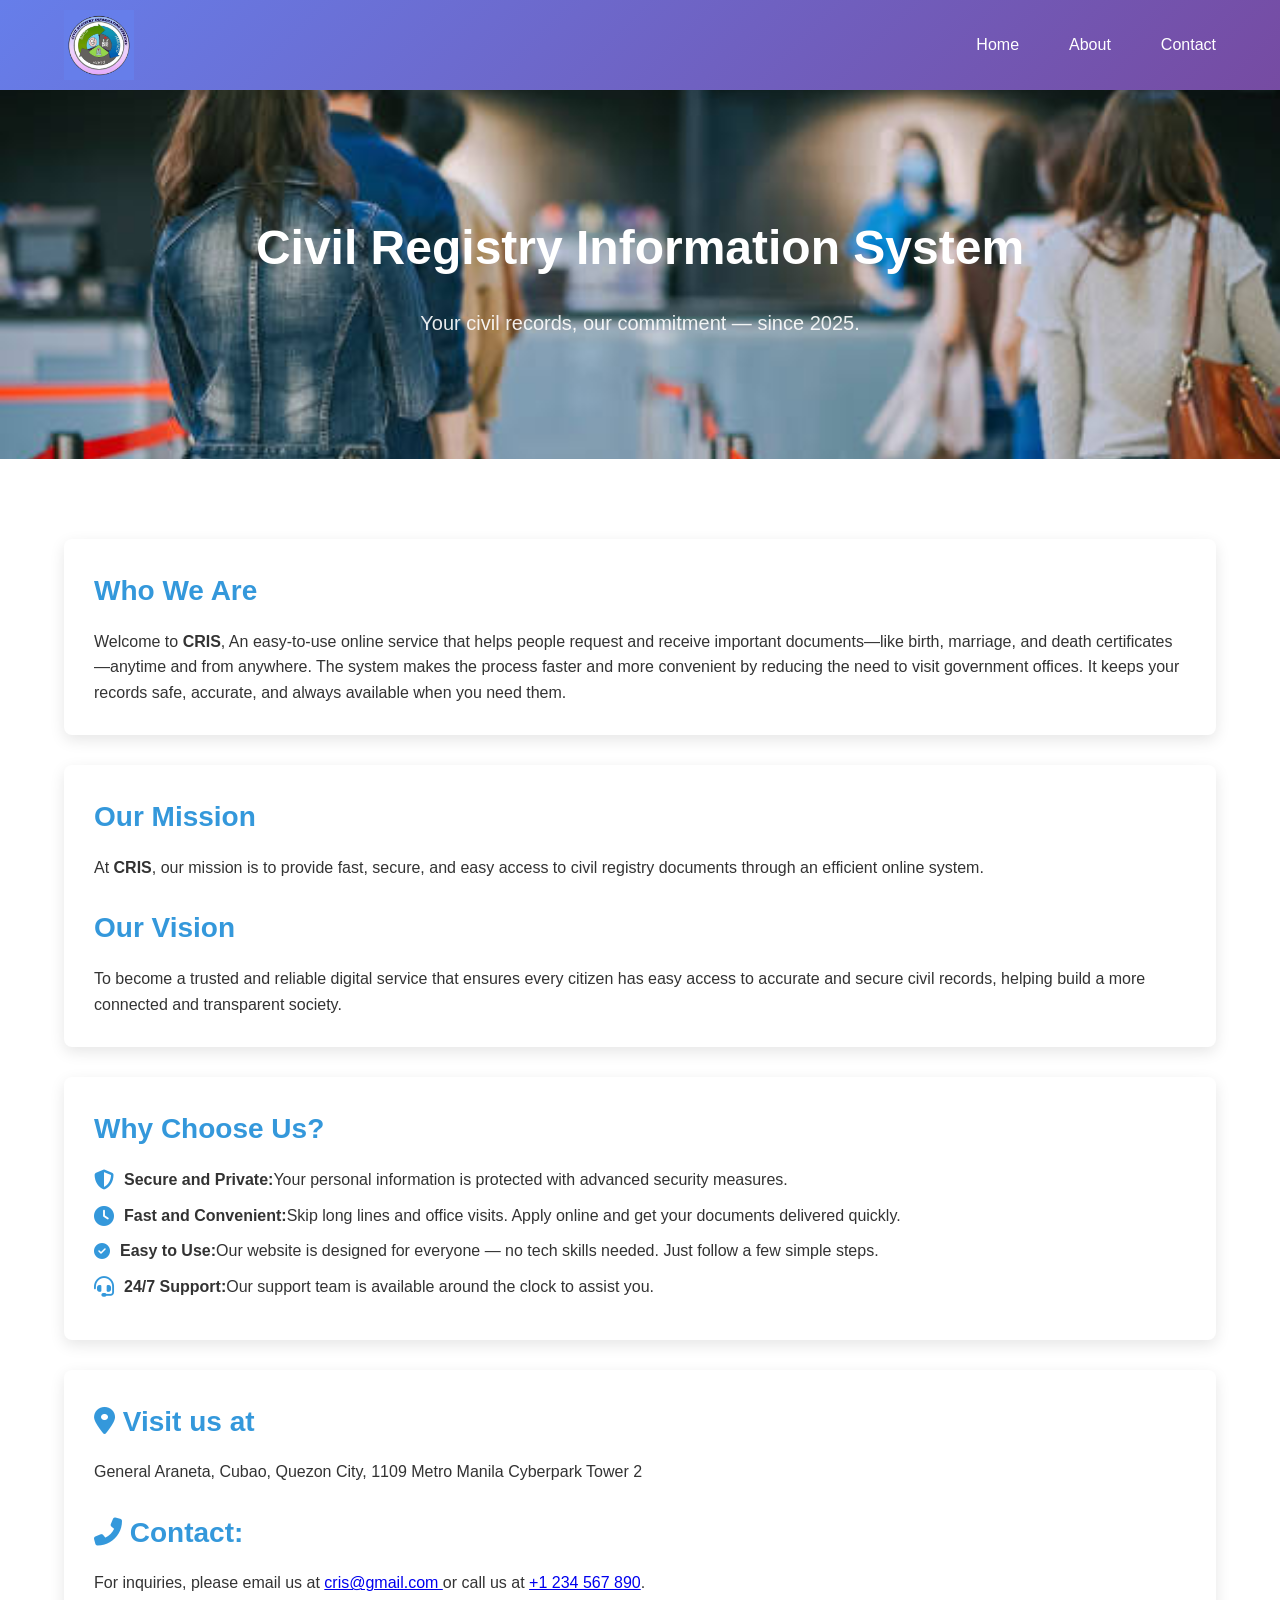
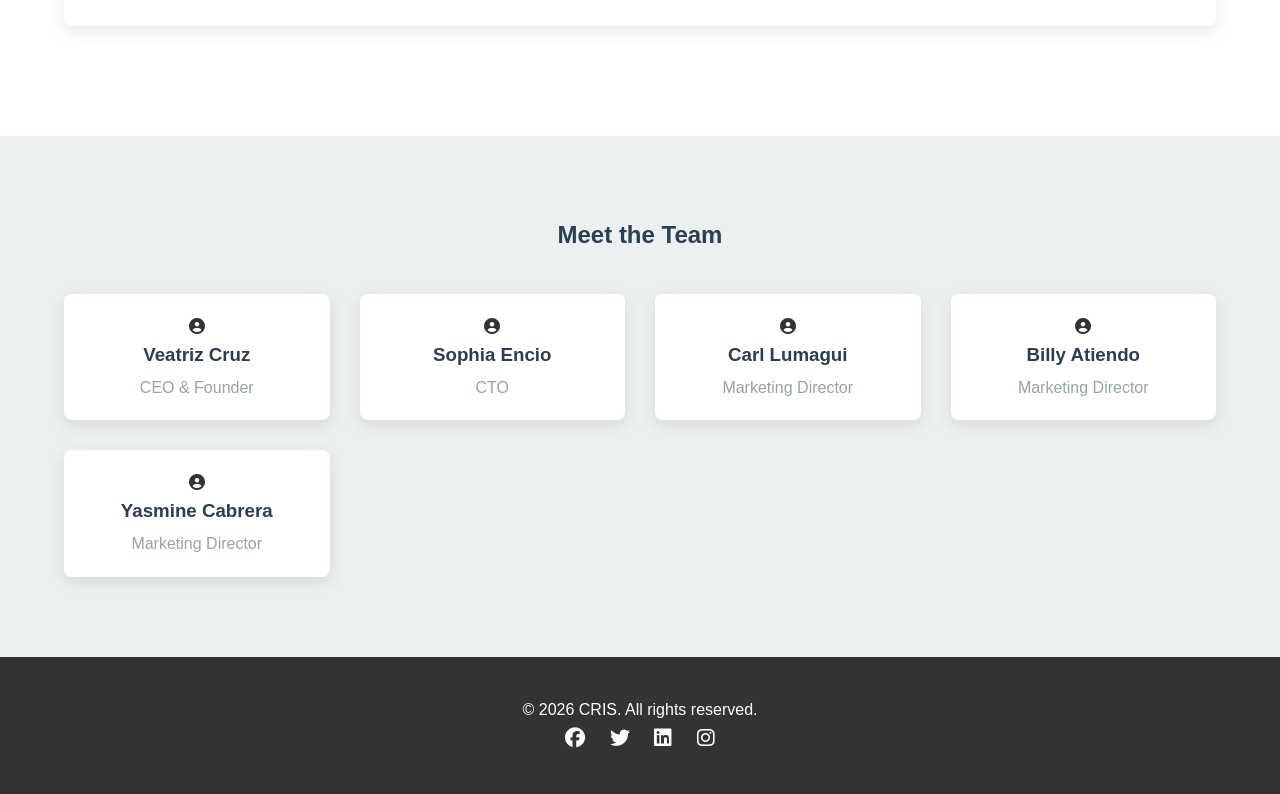
==== AboutUs/AboutUs.html @ 88be1dd8 "new" ====
<!DOCTYPE html>
<html lang="en">
<head>
    <meta charset="UTF-8">
    <link rel="stylesheet" href="https://cdnjs.cloudflare.com/ajax/libs/font-awesome/6.4.0/css/all.min.css">
    <link rel="stylesheet" href="AboutUs.css">
    <title>About Us</title>
</head>
<body>
    
    <nav class="navbar">
        <div class="container">
            <img src="../resources/Logo.png" alt="CRIS Logo" class="logo-img">
            <ul class="nav-links">
                <li><a href="#" onclick="Home()">Home</a></li>
                <li><a href="#About">About</a></li>
                <li><a href="#visit">Contact</a></li>
            </ul>
        </div>
    </nav>

    <header class="hero">
        <div class="container">
            <h1>Civil Registry Information System</h1>
            <p>Your civil records, our commitment — since 2025.</p>
        </div>
    </header>

    <!-- About Content -->
    <section class="about-section" >
        <div class="container" id="About">
            <div class="about-card">
                <h2>Who We Are</h2>
                <p>Welcome to <strong>CRIS</strong>,
                An easy-to-use online service that helps people request and receive important documents—like birth, marriage, and death certificates—anytime and from anywhere. 
                The system makes the process faster and more convenient by reducing the need to visit government offices. 
                It keeps your records safe, accurate, and always available when you need them.
                </p>
            </div>

            <!-- Mission -->
            <div class="about-card mission">
                <h2>Our Mission</h2>
                <p>At <strong>CRIS</strong>, 
                our mission is to provide fast, secure, and easy access to civil registry 
                documents through an efficient online system.</p>
                
                <br>
                <h2> Our Vision </h2>
                <p>To become a trusted and reliable digital service that ensures every citizen 
                has easy access to accurate and secure civil records, helping build a more connected and transparent society.
                </p>
            </div>

            <!-- Why Choose Us -->
            <div class="about-card">
                <h2>Why Choose Us?</h2>
                <ul class="features">
                    <li><i class="fas fa-shield-alt fa-lg"></i> <strong>Secure and Private: </strong> Your personal information is protected with advanced security measures.</li>
                    <li><i class="fas fa-clock fa-lg"></i> <strong>Fast and Convenient: </strong> Skip long lines and office visits. Apply online and get your documents delivered quickly. </li>
                    <li><i class="fas fa-check-circle"></i> <strong>Easy to Use:</strong> Our website is designed for everyone — no tech skills needed. Just follow a few simple steps. </li>
                    <li><i class="fas fa-headset fa-lg"></i> <strong>24/7 Support: </strong> Our support team is available around the clock to assist you. </li>
                </ul>
            </div>

            <!-- COntact Us -->
            <div class="about-card story" id="visit">
                <h2><i class="fas fa-map-marker-alt"></i> Visit us at</h2>
                <p>General Araneta, Cubao, Quezon City, 1109 Metro Manila Cyberpark Tower 2</p><br>
                <h2><i class="fas fa-phone-alt"></i> Contact:  </h2> 
                <p>For inquiries, please email us at <a href="mailto:"> cris@gmail.com  </a> or call us at <a href="tel:+1234567890">+1 234 567 890</a>.</p>
            </div>
        </div>
    </section>

    <!-- Team Section -->
    <section class="team-section">
        <div class="container">
            <h2>Meet the Team</h2>
            <div class="team-grid">
                <div class="team-member">
                    <i class="fas fa-user-circle team-icon"></i>
                    <h3>Veatriz Cruz</h3>
                    <p>CEO & Founder</p>
                </div>
                <div class="team-member">
                    <i class="fas fa-user-circle team-icon"></i>
                    <h3>Sophia Encio</h3>
                    <p>CTO</p>
                </div>
                <div class="team-member">
                    <i class="fas fa-user-circle team-icon"></i>
                    <h3>Carl Lumagui</h3>
                    <p>Marketing Director</p>
                </div>           
                <div class="team-member">
                    <i class="fas fa-user-circle team-icon"></i>
                    <h3>Billy Atiendo</h3>
                    <p>Marketing Director</p>
                </div>                
                <div class="team-member">
                    <i class="fas fa-user-circle team-icon"></i>
                    <h3>Yasmine Cabrera</h3>
                    <p>Marketing Director</p>
                </div>
            </div>
        </div>
    </section>

    <footer class="footer">
        <div class="container">
            <p>&copy; <span id="year"></span> CRIS. All rights reserved.</p>
            <div class="social-links">
                <a href="#"><i class="fab fa-facebook"></i></a>
                <a href="#"><i class="fab fa-twitter"></i></a>
                <a href="#"><i class="fab fa-linkedin"></i></a>
                <a href="#"><i class="fab fa-instagram"></i></a>
            </div>
        </div>
    </footer>

    <script src="AboutUs.js"></script>
</body>
</html>
---- AboutUs/AboutUs.css ----
:root {
    --primary-color: #3498db;
    --secondary-color: #2c3e50;
    --light-color: #ecf0f1;
    --dark-color: #333;
    --white: #fff;
    --gray: #95a5a6;
}

* {
    margin: 0;
    padding: 0;
    box-sizing: border-box;
    font-family: 'Arial', sans-serif;
}

body {
    line-height: 1.6;
    color: var(--dark-color);
}

.container {
    width: 90%;
    max-width: 1200px;
    margin: 0 auto;
    padding: 20px 0;
}

.navbar {
    background: linear-gradient(135deg, #667eea 0%, #764ba2 100%);
    color: var(--white);
    padding: 15px 0;
    position: sticky;
    height: 90px;
    display: flex;
    top: 0;
    overflow: hidden;
    z-index: 100;
}

.navbar .container {
    display: flex;
    justify-content: space-between;
    align-items: center;
}

.logo-img{
    height: 50px;
    transform: scale(1.4);
    transform-origin: left center;
    margin-right: 10px;
}

.nav-links {
    display: flex;
    list-style: none;
    gap: 30px;
}

.nav-links li a {
    color: var(--white);
    text-decoration: none;
    margin-left: 20px;
    transition: color 0.3s;
}

.nav-links li a:hover,
.nav-links li a.active {
    border: 2px solid #ecf0f1;
    border-radius: 12px;
    padding: 6px 12px;
    transition: border-color 0.3s ease;
}

.hero {
    background-image: url('../resources/queue.jpg');
    background-size: cover;
    background-position: center;
    color: var(--white);
    text-align: center;
    padding: 100px 0;
}

.hero h1 {
    font-size: 48px;
    margin-bottom: 20px;
}

.hero p {
    font-size: 20px;
    opacity: 0.9;
}

.about-section {
    padding: 60px 0;
}

.about-card {
    background: var(--white);
    border-radius: 8px;
    box-shadow: 0 5px 15px rgba(0, 0, 0, 0.1);
    padding: 30px;
    margin-bottom: 30px;
}

.about-card h2 {
    color: var(--primary-color);
    margin-bottom: 15px;
    font-size: 28px;
}

.features {
    list-style: none;
}

.features li {
    margin-bottom: 10px;
    display: flex;
    align-items: center;
}

.features i {
    color: var(--primary-color);
    margin-right: 10px;
}

.team-section {
    background: var(--light-color);
    padding: 60px 0;
    text-align: center;
}

.team-section h2 {
    margin-bottom: 40px;
    color: var(--secondary-color);
}

.team-grid {
    display: grid;
    grid-template-columns: repeat(auto-fit, minmax(250px, 1fr));
    gap: 30px;
}

.team-member {
    background: var(--white);
    padding: 20px;
    border-radius: 8px;
    box-shadow: 0 5px 15px rgba(0, 0, 0, 0.1);
}

.team-member img {
    border-radius: 50%;
    margin-bottom: 15px;
    width: 150px;
    height: 150px;
    object-fit: cover;
}

.team-member h3 {
    margin-bottom: 5px;
    color: var(--secondary-color);
}

.team-member p {
    color: var(--gray);
}

.cta-section {
    text-align: center;
    padding: 60px 0;
    background: var(--primary-color);
    color: var(--white);
}

.cta-section h2 {
    margin-bottom: 20px;
}

.cta-buttons {
    margin-top: 30px;
}

.btn {
    display: inline-block;
    padding: 12px 30px;
    background: var(--white);
    color: var(--primary-color);
    border-radius: 5px;
    text-decoration: none;
    font-weight: bold;
    margin: 0 10px;
    transition: all 0.3s;
}

.btn-outline {
    background: transparent;
    border: 2px solid var(--white);
    color: var(--white);
}

.btn:hover {
    transform: translateY(-3px);
    box-shadow: 0 5px 15px rgba(0, 0, 0, 0.2);
}

.footer {
    background-color: #333;
    color: var(--white);
    text-align: center;
    padding: 20px 0;
}

.footer .container {
    display: flex;
    flex-direction: column;
    align-items: center;
}


.social-links a {
    color: var(--white);
    margin: 0 10px;
    font-size: 20px;
    transition: color 0.3s;
}

.social-links a:hover {
    color: var(--primary-color);
}

@media (max-width: 768px) {
    .nav-links {
        display: none;
        flex-direction: column;
        width: 100%;
        text-align: center;
    }

    .nav-links.active {
        display: flex;
    }

    .nav-links li {
        margin: 10px 0;
    }

    .hero h1 {
        font-size: 36px;
    }

    .hero p {
        font-size: 18px;
    }

    .team-grid {
        grid-template-columns: 1fr;
    }
}
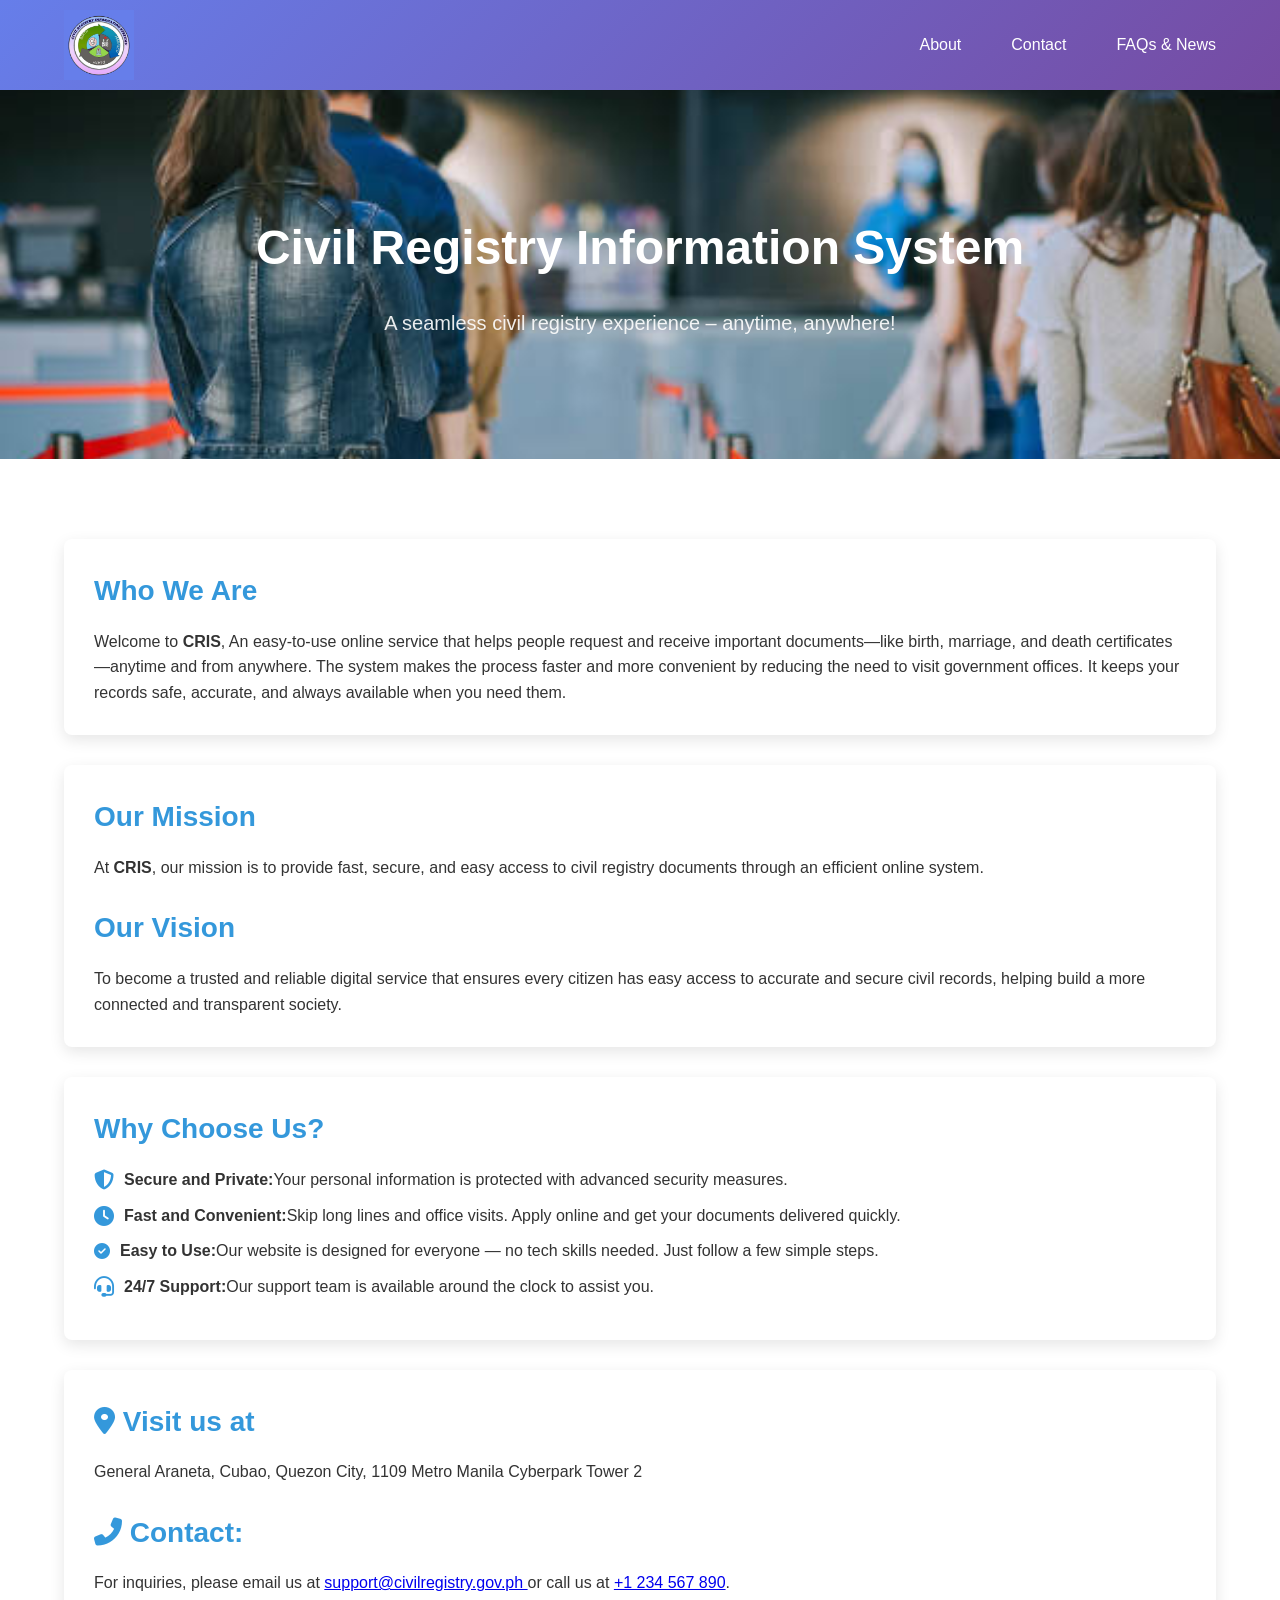
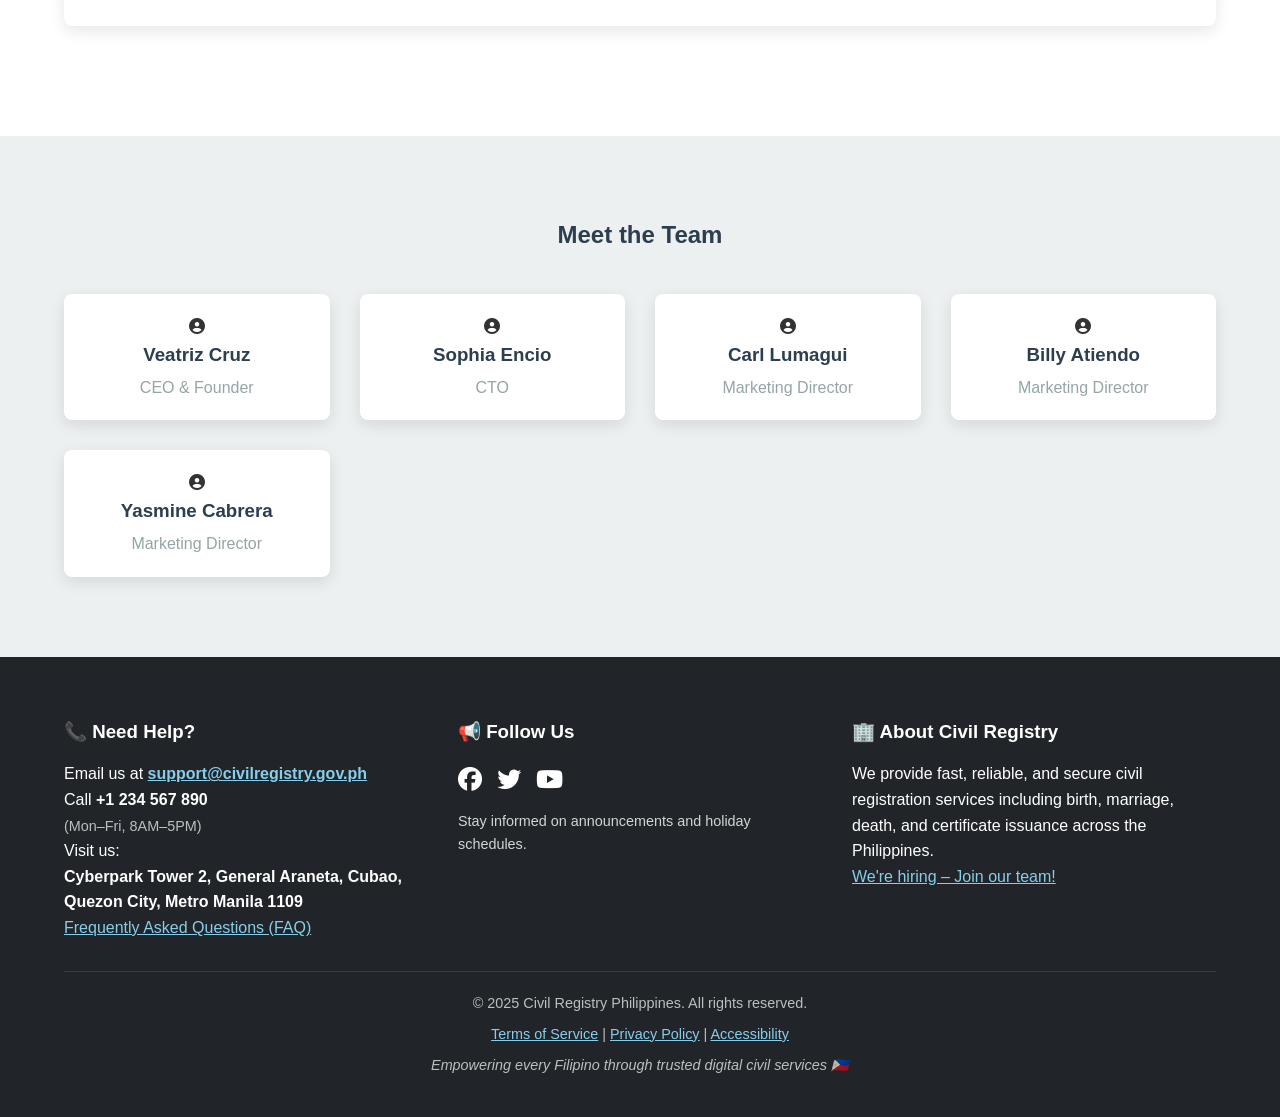
==== commit e617d402: "big changes/added all featues" ====
--- a/AboutUs/AboutUs.html
+++ b/AboutUs/AboutUs.html
@@ -12,9 +12,9 @@
         <div class="container">
             <img src="../resources/Logo.png" alt="CRIS Logo" class="logo-img">
             <ul class="nav-links">
-                <li><a href="#" onclick="Home()">Home</a></li>
                 <li><a href="#About">About</a></li>
                 <li><a href="#visit">Contact</a></li>
+                <li><a href="../index.html">FAQs & News</a></li>
             </ul>
         </div>
     </nav>
@@ -22,7 +22,7 @@
     <header class="hero">
         <div class="container">
             <h1>Civil Registry Information System</h1>
-            <p>Your civil records, our commitment — since 2025.</p>
+            <p>A seamless civil registry experience – anytime, anywhere!</p>
         </div>
     </header>
 
@@ -68,7 +68,7 @@
                 <h2><i class="fas fa-map-marker-alt"></i> Visit us at</h2>
                 <p>General Araneta, Cubao, Quezon City, 1109 Metro Manila Cyberpark Tower 2</p><br>
                 <h2><i class="fas fa-phone-alt"></i> Contact:  </h2> 
-                <p>For inquiries, please email us at <a href="mailto:"> cris@gmail.com  </a> or call us at <a href="tel:+1234567890">+1 234 567 890</a>.</p>
+                <p>For inquiries, please email us at <a href="mailto:"> support@civilregistry.gov.ph  </a> or call us at <a href="tel:+1234567890">+1 234 567 890</a>.</p>
             </div>
         </div>
     </section>
@@ -107,17 +107,58 @@
         </div>
     </section>
 
-    <footer class="footer">
-        <div class="container">
-            <p>&copy; <span id="year"></span> CRIS. All rights reserved.</p>
-            <div class="social-links">
-                <a href="#"><i class="fab fa-facebook"></i></a>
-                <a href="#"><i class="fab fa-twitter"></i></a>
-                <a href="#"><i class="fab fa-linkedin"></i></a>
-                <a href="#"><i class="fab fa-instagram"></i></a>
-            </div>
+    <footer>
+  <div class="container">
+    <!-- Main Footer Content -->
+    <div class="footer-content">
+
+      <!-- Contact Info -->
+      <div class="footer-info">
+        <h3>📞 Need Help?</h3>
+        <p>Email us at <strong><a href="mailto:support@civilregistry.gov.ph" style="color: skyblue;">support@civilregistry.gov.ph</a></strong></p>
+        <p>Call <strong>+1 234 567 890</strong> <br><span style="font-size: 0.9rem; color: rgba(255,255,255,0.7);">(Mon–Fri, 8AM–5PM)</span></p>
+        <p>Visit us: <br><strong>Cyberpark Tower 2, General Araneta, Cubao, Quezon City, Metro Manila 1109</strong></p>
+        <p><a href="faq.html" style="color: skyblue; text-decoration: underline;">Frequently Asked Questions (FAQ)</a></p>
+      </div>
+
+      <!-- Social Media -->
+      <div class="footer-social">
+        <h3>📢 Follow Us</h3>
+        <div class="social-icons">
+          <a href="#" aria-label="Facebook"><i class="fab fa-facebook"></i></a>
+          <a href="#" aria-label="Twitter"><i class="fab fa-twitter"></i></a>
+          <a href="#" aria-label="YouTube"><i class="fab fa-youtube"></i></a>
         </div>
-    </footer>
+        <p style="margin-top: 10px; color: rgba(255,255,255,0.8); font-size: 0.9rem;">Stay informed on announcements and holiday schedules.</p>
+      </div>
+
+      <!-- About Section -->
+      <div class="footer-info">
+        <h3>🏢 About Civil Registry</h3>
+        <p>We provide fast, reliable, and secure civil registration services including birth, marriage, death, and certificate issuance across the Philippines.</p>
+        <p><a href="careers.html" style="color: skyblue; text-decoration: underline;">We're hiring – Join our team!</a></p>
+      </div>
+    </div>
+
+    <!-- Enhanced Footer Bottom -->
+    <div class="footer-bottom">
+      <p class="powered-by">
+        &copy; 2025 Civil Registry Philippines. All rights reserved.<br>
+        <span style="display: block; margin-top: 8px;">
+          <a href="terms.html" style="color: skyblue; text-decoration: underline;">Terms of Service</a> |
+          <a href="privacy.html" style="color: skyblue; text-decoration: underline;">Privacy Policy</a> |
+          <a href="accessibility.html" style="color: skyblue; text-decoration: underline;">Accessibility</a> 
+        </span>
+        <span style="display: block; margin-top: 8px; font-style: italic; color: rgba(255,255,255,0.7); cursor: default;">
+          Empowering every Filipino through trusted digital civil services <a href="AdminPortal/AdminLogin.html" style="text-decoration: none;
+          color: rgba(255,255,255,0.7); cursor: default;"  >
+          🇵🇭 </a>
+        </span>
+      </p>
+    </div>
+
+  </div>
+</footer>
 
     <script src="AboutUs.js"></script>
 </body>
--- a/AboutUs/AboutUs.css
+++ b/AboutUs/AboutUs.css
@@ -203,56 +203,64 @@
     box-shadow: 0 5px 15px rgba(0, 0, 0, 0.2);
 }
 
-.footer {
-    background-color: #333;
-    color: var(--white);
-    text-align: center;
-    padding: 20px 0;
-}
-
-.footer .container {
-    display: flex;
-    flex-direction: column;
-    align-items: center;
-}
-
-
-.social-links a {
-    color: var(--white);
-    margin: 0 10px;
-    font-size: 20px;
-    transition: color 0.3s;
-}
-
-.social-links a:hover {
-    color: var(--primary-color);
-}
-
+.footer-container {
+    width: 90%;
+    max-width: 1200px;
+    margin: 0 auto;
+    padding: 0 15px;
+}
+
+/* Footer */
+footer {
+    background-color: #212529;
+    color: white;
+    padding: 40px 0 20px;
+}
+
+.footer-content {
+    display: grid;
+    grid-template-columns: repeat(auto-fit, minmax(250px, 1fr));
+    gap: 30px;
+    margin-bottom: 30px;
+}
+
+.footer-info h3, .footer-social h3 {
+    color: white;
+    margin-bottom: 15px;
+}
+
+.social-icons {
+    display: flex;
+    gap: 15px;
+}
+
+.social-icons a {
+    color: white;
+    font-size: 1.5rem;
+}
+
+.footer-bottom {
+    text-align: center;
+    padding-top: 20px;
+    border-top: 1px solid rgba(255, 255, 255, 0.1);
+}
+
+.powered-by {
+    font-size: 0.9rem;
+    color: rgba(255, 255, 255, 0.7);
+}
+
+/* Responsive Adjustments */
 @media (max-width: 768px) {
-    .nav-links {
-        display: none;
-        flex-direction: column;
-        width: 100%;
-        text-align: center;
+    .hero h2 {
+        font-size: 2rem;
     }
-
-    .nav-links.active {
-        display: flex;
+    
+    .steps {
+        grid-template-columns: 1fr;
     }
-
-    .nav-links li {
-        margin: 10px 0;
-    }
-
-    .hero h1 {
-        font-size: 36px;
-    }
-
-    .hero p {
-        font-size: 18px;
-    }
-
-    .team-grid {
+    
+    .holiday-list {
         grid-template-columns: 1fr;
     }
 }
